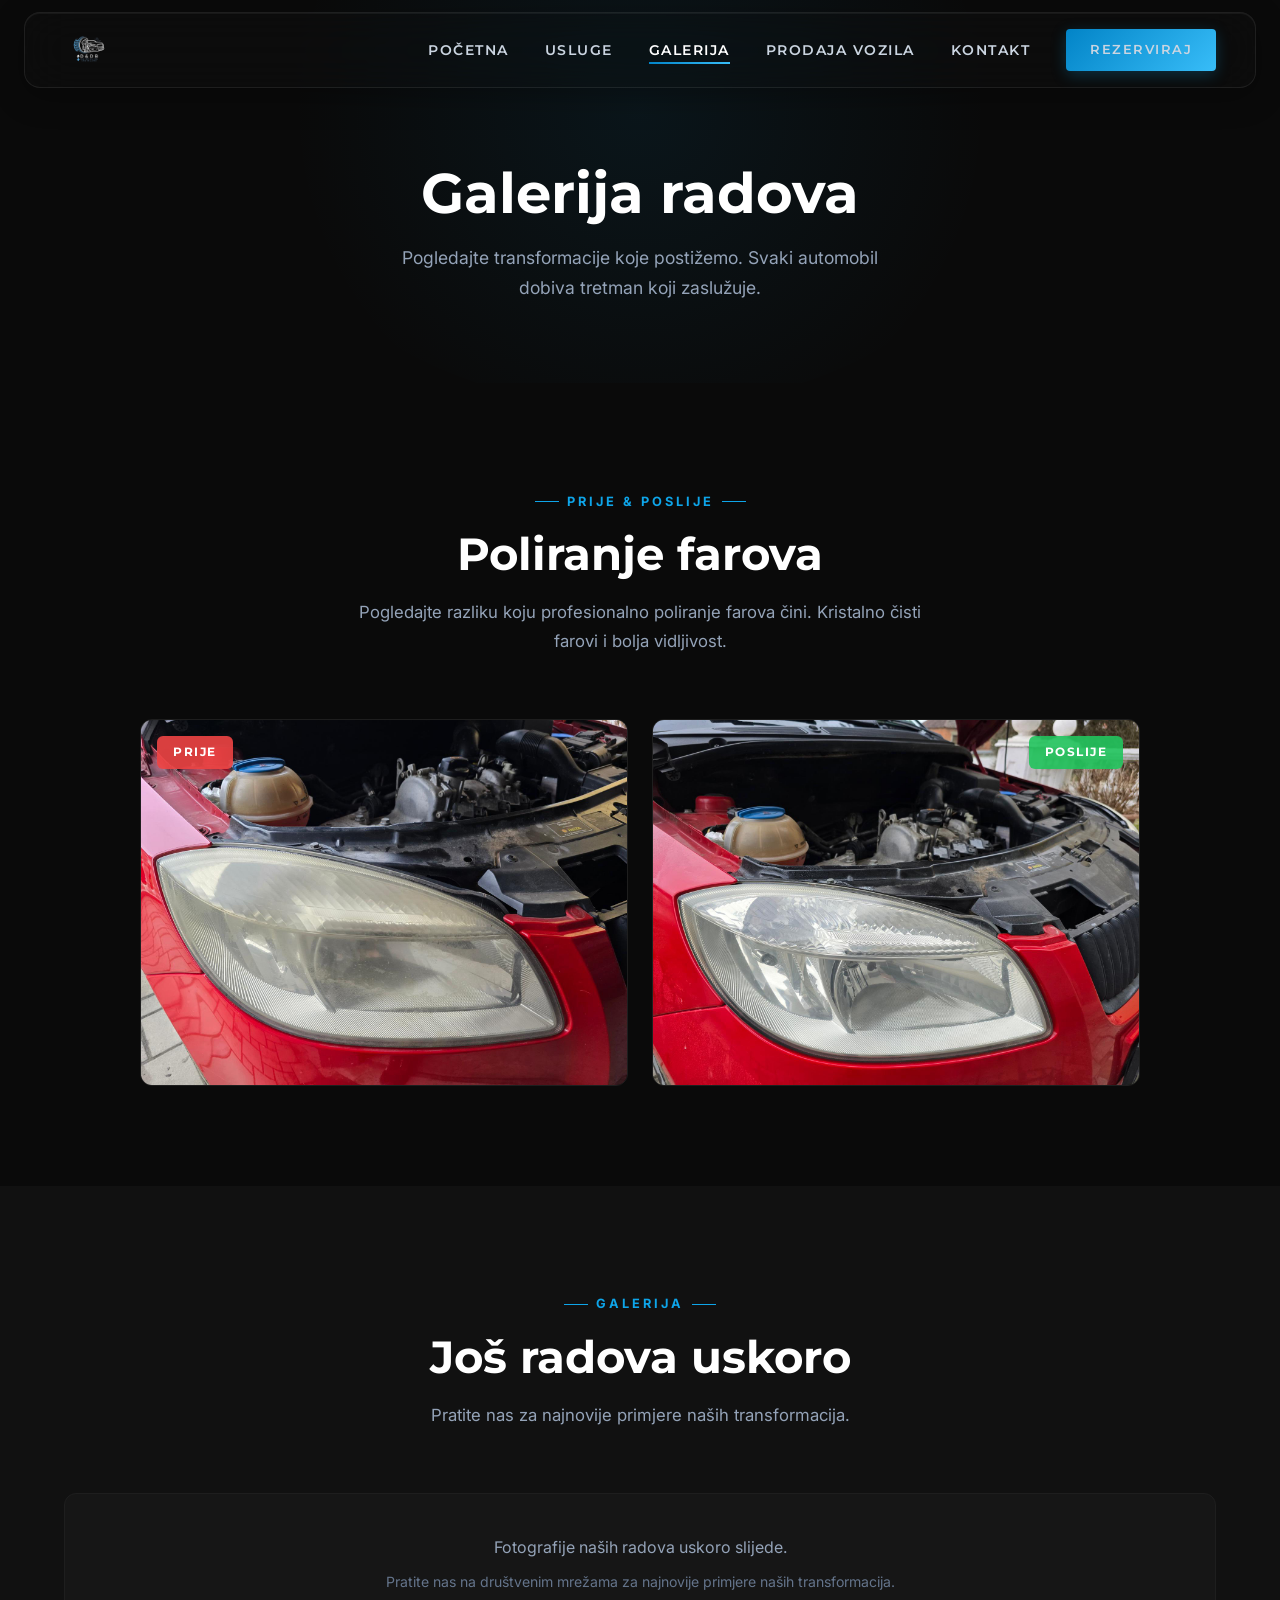
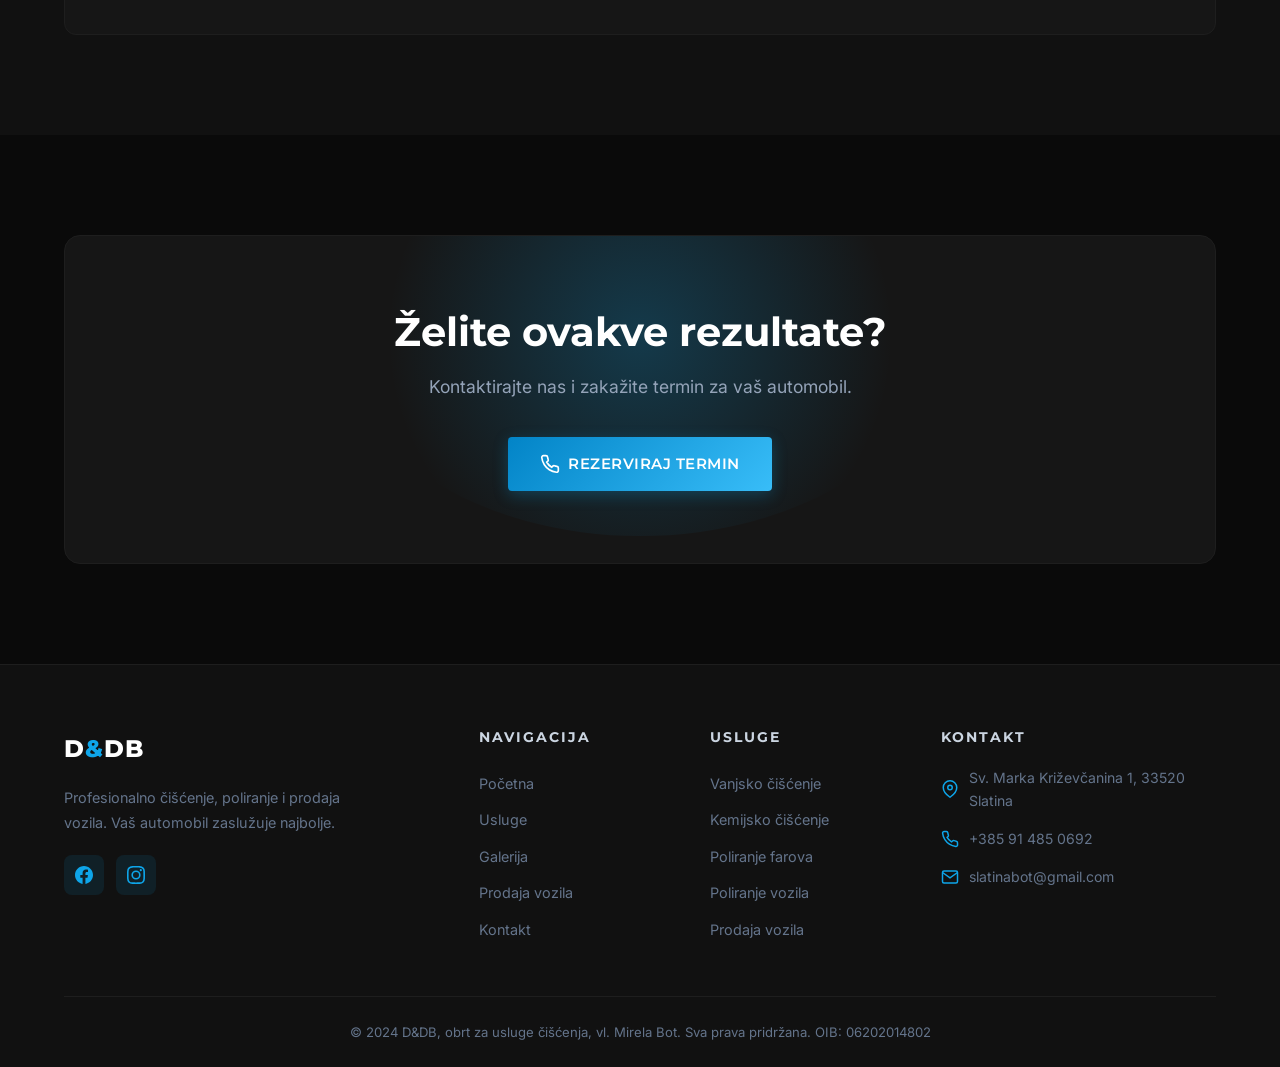
==== galerija.html @ d34e50b1 "Initial commit: D&DB Car Detailing website Multi-page static website for D&DB car detailing business" ====
<!DOCTYPE html>
<html lang="hr">
<head>
  <meta charset="UTF-8">
  <meta name="viewport" content="width=device-width, initial-scale=1.0">
  <title>Galerija | D&DB Car Detailing</title>
  <meta name="description" content="Pogledajte galeriju naših radova: prije i poslije transformacija vozila u D&DB Car Detailingu.">
  <meta name="robots" content="index, follow">
  <meta name="author" content="D&DB, obrt za usluge čišćenja">
  <link rel="canonical" href="https://d-db.hr/galerija.html">
  <link rel="icon" href="favicon.ico" type="image/x-icon">
  <link rel="apple-touch-icon" href="assets/images/apple-touch-icon.png">
  <meta property="og:title" content="Galerija | D&DB Car Detailing">
  <meta property="og:description" content="Pogledajte transformacije koje postižemo. Prije i poslije naših tretmana.">
  <meta property="og:image" content="https://d-db.hr/assets/images/logo.webp">
  <meta property="og:url" content="https://d-db.hr/galerija.html">
  <meta property="og:type" content="website">
  <meta property="og:locale" content="hr_HR">
  <meta name="twitter:card" content="summary_large_image">
  <meta name="twitter:title" content="Galerija | D&DB Car Detailing">
  <meta name="twitter:description" content="Prije i poslije transformacija vozila u D&DB Car Detailingu.">
  <meta name="twitter:image" content="https://d-db.hr/assets/images/logo.webp">
  <link rel="preconnect" href="https://fonts.googleapis.com">
  <link rel="preconnect" href="https://fonts.gstatic.com" crossorigin>
  <link href="https://fonts.googleapis.com/css2?family=Inter:wght@400;500;600&family=Montserrat:wght@600;700;800;900&display=swap" rel="stylesheet">
  <link rel="stylesheet" href="assets/css/style.css">
</head>
<body>

  <!-- ===== NAVIGATION ===== -->
  <nav class="navbar">
    <div class="nav-container">
      <a href="index.html" class="nav-logo">
        <img src="assets/images/logo.webp" alt="D&DB Car Detailing">
      </a>
      <ul class="nav-links">
        <li><a href="index.html">Početna</a></li>
        <li><a href="usluge.html">Usluge</a></li>
        <li><a href="galerija.html" class="active">Galerija</a></li>
        <li><a href="prodaja.html">Prodaja Vozila</a></li>
        <li><a href="kontakt.html">Kontakt</a></li>
        <li><a href="kontakt.html" class="btn btn-primary nav-cta">Rezerviraj</a></li>
      </ul>
      <div class="hamburger" role="button" aria-label="Otvori navigaciju" aria-expanded="false" tabindex="0">
        <span></span>
        <span></span>
        <span></span>
      </div>
    </div>
  </nav>

  <!-- ===== PAGE HEADER ===== -->
  <section class="page-header">
    <div class="container">
      <h1>Galerija radova</h1>
      <p>Pogledajte transformacije koje postižemo. Svaki automobil dobiva tretman koji zaslužuje.</p>
    </div>
  </section>

  <!-- ===== BEFORE/AFTER: POLIRANJE FAROVA ===== -->
  <section class="section">
    <div class="container">
      <div class="section-header fade-in">
        <span class="section-label">Prije & Poslije</span>
        <h2>Poliranje farova</h2>
        <p>Pogledajte razliku koju profesionalno poliranje farova čini. Kristalno čisti farovi i bolja vidljivost.</p>
      </div>

      <div class="ba-sidebyside fade-in">
        <div class="ba-side">
          <span class="ba-label ba-before">Prije</span>
          <img src="assets/images/poloranje farova prije.webp" alt="Far prije poliranja">
        </div>
        <div class="ba-side">
          <span class="ba-label ba-after">Poslije</span>
          <img src="assets/images/poliranje farova poslije.webp" alt="Far poslije poliranja">
        </div>
      </div>
    </div>
  </section>

  <!-- ===== GALLERY ===== -->
  <section class="section section-dark">
    <div class="container">
      <div class="section-header fade-in">
        <span class="section-label">Galerija</span>
        <h2>Još radova uskoro</h2>
        <p>Pratite nas za najnovije primjere naših transformacija.</p>
      </div>

      <div style="text-align: center; margin-top: 48px; padding: 40px; background: var(--dark-card); border: 1px solid var(--dark-border); border-radius: 12px;" class="fade-in">
        <p style="color: var(--gray-400); font-size: 1rem; margin-bottom: 8px;">Fotografije naših radova uskoro slijede.</p>
        <p style="color: var(--gray-500); font-size: 0.88rem;">Pratite nas na društvenim mrežama za najnovije primjere naših transformacija.</p>
      </div>
    </div>
  </section>

  <!-- ===== CTA ===== -->
  <section class="cta-section">
    <div class="container">
      <div class="cta-box fade-in">
        <h2>Želite ovakve rezultate?</h2>
        <p>Kontaktirajte nas i zakažite termin za vaš automobil.</p>
        <a href="kontakt.html" class="btn btn-primary">
          <svg width="20" height="20" viewBox="0 0 24 24" fill="none" stroke="currentColor" stroke-width="2"><path d="M22 16.92v3a2 2 0 01-2.18 2 19.79 19.79 0 01-8.63-3.07 19.5 19.5 0 01-6-6 19.79 19.79 0 01-3.07-8.67A2 2 0 014.11 2h3a2 2 0 012 1.72 12.84 12.84 0 00.7 2.81 2 2 0 01-.45 2.11L8.09 9.91a16 16 0 006 6l1.27-1.27a2 2 0 012.11-.45 12.84 12.84 0 002.81.7A2 2 0 0122 16.92z"/></svg>
          Rezerviraj termin
        </a>
      </div>
    </div>
  </section>

  <!-- ===== FOOTER ===== -->
  <footer class="footer">
    <div class="container">
      <div class="footer-grid">
        <div class="footer-brand">
          <span class="nav-logo-text">D<span>&</span>DB</span>
          <p>Profesionalno čišćenje, poliranje i prodaja vozila. Vaš automobil zaslužuje najbolje.</p>
          <div class="footer-social">
            <a href="#" aria-label="Facebook">
              <svg width="18" height="18" viewBox="0 0 24 24" fill="currentColor"><path d="M24 12.073c0-6.627-5.373-12-12-12s-12 5.373-12 12c0 5.99 4.388 10.954 10.125 11.854v-8.385H7.078v-3.47h3.047V9.43c0-3.007 1.792-4.669 4.533-4.669 1.312 0 2.686.235 2.686.235v2.953H15.83c-1.491 0-1.956.925-1.956 1.874v2.25h3.328l-.532 3.47h-2.796v8.385C19.612 23.027 24 18.062 24 12.073z"/></svg>
            </a>
            <a href="#" aria-label="Instagram">
              <svg width="18" height="18" viewBox="0 0 24 24" fill="currentColor"><path d="M12 2.163c3.204 0 3.584.012 4.85.07 3.252.148 4.771 1.691 4.919 4.919.058 1.265.069 1.645.069 4.849 0 3.205-.012 3.584-.069 4.849-.149 3.225-1.664 4.771-4.919 4.919-1.266.058-1.644.07-4.85.07-3.204 0-3.584-.012-4.849-.07-3.26-.149-4.771-1.699-4.919-4.92-.058-1.265-.07-1.644-.07-4.849 0-3.204.013-3.583.07-4.849.149-3.227 1.664-4.771 4.919-4.919 1.266-.057 1.645-.069 4.849-.069zM12 0C8.741 0 8.333.014 7.053.072 2.695.272.273 2.69.073 7.052.014 8.333 0 8.741 0 12c0 3.259.014 3.668.072 4.948.2 4.358 2.618 6.78 6.98 6.98C8.333 23.986 8.741 24 12 24c3.259 0 3.668-.014 4.948-.072 4.354-.2 6.782-2.618 6.979-6.98.059-1.28.073-1.689.073-4.948 0-3.259-.014-3.667-.072-4.947-.196-4.354-2.617-6.78-6.979-6.98C15.668.014 15.259 0 12 0zm0 5.838a6.162 6.162 0 100 12.324 6.162 6.162 0 000-12.324zM12 16a4 4 0 110-8 4 4 0 010 8zm6.406-11.845a1.44 1.44 0 100 2.881 1.44 1.44 0 000-2.881z"/></svg>
            </a>
          </div>
        </div>
        <div>
          <h4>Navigacija</h4>
          <div class="footer-links">
            <a href="index.html">Početna</a>
            <a href="usluge.html">Usluge</a>
            <a href="galerija.html">Galerija</a>
            <a href="prodaja.html">Prodaja vozila</a>
            <a href="kontakt.html">Kontakt</a>
          </div>
        </div>
        <div>
          <h4>Usluge</h4>
          <div class="footer-links">
            <a href="usluge.html">Vanjsko čišćenje</a>
            <a href="usluge.html">Kemijsko čišćenje</a>
            <a href="usluge.html">Poliranje farova</a>
            <a href="usluge.html">Poliranje vozila</a>
            <a href="prodaja.html">Prodaja vozila</a>
          </div>
        </div>
        <div>
          <h4>Kontakt</h4>
          <div class="footer-contact-item">
            <svg viewBox="0 0 24 24" fill="none" stroke="currentColor" stroke-width="2"><path d="M21 10c0 7-9 13-9 13s-9-6-9-13a9 9 0 0118 0z"/><circle cx="12" cy="10" r="3"/></svg>
            Sv. Marka Križevčanina 1, 33520 Slatina
          </div>
          <div class="footer-contact-item">
            <svg viewBox="0 0 24 24" fill="none" stroke="currentColor" stroke-width="2"><path d="M22 16.92v3a2 2 0 01-2.18 2 19.79 19.79 0 01-8.63-3.07 19.5 19.5 0 01-6-6 19.79 19.79 0 01-3.07-8.67A2 2 0 014.11 2h3a2 2 0 012 1.72 12.84 12.84 0 00.7 2.81 2 2 0 01-.45 2.11L8.09 9.91a16 16 0 006 6l1.27-1.27a2 2 0 012.11-.45 12.84 12.84 0 002.81.7A2 2 0 0122 16.92z"/></svg>
            +385 91 485 0692
          </div>
          <div class="footer-contact-item">
            <svg viewBox="0 0 24 24" fill="none" stroke="currentColor" stroke-width="2"><path d="M4 4h16c1.1 0 2 .9 2 2v12c0 1.1-.9 2-2 2H4c-1.1 0-2-.9-2-2V6c0-1.1.9-2 2-2z"/><polyline points="22,6 12,13 2,6"/></svg>
            slatinabot@gmail.com
          </div>
        </div>
      </div>
      <div class="footer-bottom">
        <p>&copy; 2024 D&DB, obrt za usluge čišćenja, vl. Mirela Bot. Sva prava pridržana. OIB: 06202014802</p>
      </div>
    </div>
  </footer>

  <script src="assets/js/main.js"></script>
  <style>
    @keyframes fadeInItem {
      from { opacity: 0; transform: scale(0.95); }
      to { opacity: 1; transform: scale(1); }
    }
  </style>
</body>
</html>
---- assets/css/style.css ----
/* ===== D&DB Car Detailing — Premium Dark Theme ===== */

/* ---------- Reset & Base ---------- */
*,
*::before,
*::after {
  margin: 0;
  padding: 0;
  box-sizing: border-box;
}

:root {
  --black: #0a0a0a;
  --dark: #111111;
  --dark-card: #161616;
  --dark-border: #1e1e1e;
  --blue: #0ea5e9;
  --blue-light: #38bdf8;
  --blue-dark: #0284c7;
  --blue-glow: rgba(14, 165, 233, 0.25);
  --white: #ffffff;
  --gray-100: #f1f5f9;
  --gray-300: #cbd5e1;
  --gray-400: #94a3b8;
  --gray-500: #64748b;
  --gradient-blue: linear-gradient(135deg, var(--blue-dark), var(--blue-light));
  --font-heading: 'Montserrat', sans-serif;
  --font-body: 'Inter', sans-serif;
  --transition: 0.3s cubic-bezier(0.4, 0, 0.2, 1);
  --shadow-card: 0 4px 24px rgba(0, 0, 0, 0.4);
  --shadow-glow: 0 0 30px var(--blue-glow);
}

html {
  scroll-behavior: smooth;
  font-size: 16px;
}

body {
  font-family: var(--font-body);
  background-color: var(--black);
  color: var(--gray-300);
  line-height: 1.7;
  overflow-x: hidden;
}

a {
  color: var(--blue);
  text-decoration: none;
  transition: color var(--transition);
}

a:hover {
  color: var(--blue-light);
}

img {
  max-width: 100%;
  display: block;
}

ul {
  list-style: none;
}

h1, h2, h3, h4, h5, h6 {
  font-family: var(--font-heading);
  color: var(--white);
  font-weight: 700;
  line-height: 1.2;
}

.container {
  max-width: 1200px;
  margin: 0 auto;
  padding: 0 24px;
}

/* ---------- Buttons ---------- */
.btn {
  display: inline-flex;
  align-items: center;
  gap: 8px;
  padding: 14px 32px;
  border-radius: 4px;
  font-family: var(--font-heading);
  font-weight: 600;
  font-size: 0.95rem;
  letter-spacing: 0.5px;
  text-transform: uppercase;
  cursor: pointer;
  transition: all var(--transition);
  border: none;
}

.btn-primary {
  background: var(--gradient-blue);
  color: var(--white);
  box-shadow: 0 4px 15px var(--blue-glow);
}

.btn-primary:hover {
  transform: translateY(-2px);
  box-shadow: 0 6px 25px var(--blue-glow);
  color: var(--white);
}

.btn-outline {
  background: transparent;
  color: var(--blue);
  border: 2px solid var(--blue);
}

.btn-outline:hover {
  background: var(--blue);
  color: var(--white);
  transform: translateY(-2px);
}

/* ---------- Navigation ---------- */
.navbar {
  position: fixed;
  top: 12px;
  left: 24px;
  right: 24px;
  z-index: 1000;
  padding: 12px 8px;
  transition: all var(--transition);
  background: rgba(17, 17, 17, 0.4);
  backdrop-filter: blur(24px) saturate(1.6);
  -webkit-backdrop-filter: blur(24px) saturate(1.6);
  border-radius: 16px;
  border: 1px solid rgba(255, 255, 255, 0.08);
  box-shadow: 0 8px 32px rgba(0, 0, 0, 0.3), inset 0 1px 0 rgba(255, 255, 255, 0.05);
}

.navbar.scrolled {
  top: 8px;
  background: rgba(10, 10, 10, 0.7);
  backdrop-filter: blur(32px) saturate(1.8);
  -webkit-backdrop-filter: blur(32px) saturate(1.8);
  padding: 10px 8px;
  border-color: rgba(255, 255, 255, 0.06);
  box-shadow: 0 8px 32px rgba(0, 0, 0, 0.4), inset 0 1px 0 rgba(255, 255, 255, 0.04);
}

.nav-container {
  max-width: 1200px;
  margin: 0 auto;
  padding: 0 24px;
  display: flex;
  align-items: center;
  justify-content: space-between;
}

.nav-logo img {
  height: 50px;
  transition: height var(--transition);
}

.navbar.scrolled .nav-logo img {
  height: 40px;
}

.nav-logo-text {
  font-family: var(--font-heading);
  font-size: 1.3rem;
  font-weight: 800;
  color: var(--white);
  letter-spacing: 1px;
}

.nav-logo-text span {
  color: var(--blue);
}

.nav-links {
  display: flex;
  align-items: center;
  gap: 36px;
}

.nav-links a {
  color: var(--gray-300);
  font-family: var(--font-heading);
  font-size: 0.85rem;
  font-weight: 600;
  text-transform: uppercase;
  letter-spacing: 1.5px;
  position: relative;
  padding: 4px 0;
}

.nav-links a::after {
  content: '';
  position: absolute;
  bottom: -2px;
  left: 0;
  width: 0;
  height: 2px;
  background: var(--gradient-blue);
  transition: width var(--transition);
}

.nav-links a:hover,
.nav-links a.active {
  color: var(--white);
}

.nav-links a:hover::after,
.nav-links a.active::after {
  width: 100%;
}

.nav-cta {
  padding: 10px 24px !important;
  font-size: 0.8rem !important;
}

/* Hamburger */
.hamburger {
  display: none;
  flex-direction: column;
  gap: 5px;
  cursor: pointer;
  padding: 4px;
  z-index: 1001;
}

.hamburger span {
  width: 28px;
  height: 2px;
  background: var(--white);
  transition: all var(--transition);
  border-radius: 2px;
}

.hamburger.active span:nth-child(1) {
  transform: rotate(45deg) translate(5px, 5px);
}

.hamburger.active span:nth-child(2) {
  opacity: 0;
}

.hamburger.active span:nth-child(3) {
  transform: rotate(-45deg) translate(5px, -5px);
}

/* ---------- Hero Section ---------- */
.hero {
  position: relative;
  min-height: 100vh;
  display: flex;
  align-items: center;
  overflow: hidden;
  padding-top: 100px;
}

.hero-bg {
  position: absolute;
  inset: 0;
  background: linear-gradient(135deg, #000 0%, #0a0a0a 50%, #0c1929 100%);
  z-index: 0;
}

.hero-bg::before {
  content: '';
  position: absolute;
  top: -50%;
  right: -20%;
  width: 800px;
  height: 800px;
  border-radius: 50%;
  background: radial-gradient(circle, var(--blue-glow) 0%, transparent 70%);
  animation: pulse 8s ease-in-out infinite;
}

.hero-bg::after {
  content: '';
  position: absolute;
  bottom: -30%;
  left: -10%;
  width: 600px;
  height: 600px;
  border-radius: 50%;
  background: radial-gradient(circle, rgba(14, 165, 233, 0.1) 0%, transparent 70%);
  animation: pulse 10s ease-in-out infinite reverse;
}

@keyframes pulse {
  0%, 100% { transform: scale(1); opacity: 0.5; }
  50% { transform: scale(1.1); opacity: 1; }
}

.hero-content {
  position: relative;
  z-index: 1;
  max-width: 700px;
}

.hero-badge {
  display: inline-flex;
  align-items: center;
  gap: 8px;
  padding: 8px 20px;
  background: rgba(14, 165, 233, 0.1);
  border: 1px solid rgba(14, 165, 233, 0.3);
  border-radius: 50px;
  font-size: 0.8rem;
  font-weight: 600;
  color: var(--blue-light);
  text-transform: uppercase;
  letter-spacing: 2px;
  margin-bottom: 24px;
}

.hero-badge::before {
  content: '';
  width: 8px;
  height: 8px;
  background: var(--blue);
  border-radius: 50%;
  animation: blink 2s infinite;
}

@keyframes blink {
  0%, 100% { opacity: 1; }
  50% { opacity: 0.3; }
}

.hero h1 {
  font-size: clamp(2.5rem, 5.5vw, 4.2rem);
  font-weight: 800;
  margin-bottom: 20px;
  line-height: 1.1;
}

.hero h1 .highlight {
  background: var(--gradient-blue);
  -webkit-background-clip: text;
  -webkit-text-fill-color: transparent;
  background-clip: text;
}

.hero p {
  font-size: 1.15rem;
  color: var(--gray-400);
  margin-bottom: 36px;
  max-width: 540px;
}

.hero-buttons {
  display: flex;
  gap: 16px;
  flex-wrap: wrap;
}

.hero-stats {
  display: flex;
  gap: 48px;
  margin-top: 60px;
  padding-top: 40px;
  border-top: 1px solid var(--dark-border);
}

.hero-stat h3 {
  font-size: 2.2rem;
  font-weight: 800;
  background: var(--gradient-blue);
  -webkit-background-clip: text;
  -webkit-text-fill-color: transparent;
  background-clip: text;
}

.hero-stat p {
  font-size: 0.85rem;
  color: var(--gray-500);
  text-transform: uppercase;
  letter-spacing: 1px;
  margin-bottom: 0;
}

/* ---------- Section Common ---------- */
.section {
  padding: 100px 0;
}

.section-dark {
  background: var(--dark);
}

.section-header {
  text-align: center;
  max-width: 600px;
  margin: 0 auto 64px;
}

.section-label {
  display: inline-flex;
  align-items: center;
  gap: 8px;
  font-size: 0.8rem;
  font-weight: 700;
  color: var(--blue);
  text-transform: uppercase;
  letter-spacing: 3px;
  margin-bottom: 16px;
}

.section-label::before,
.section-label::after {
  content: '';
  width: 24px;
  height: 1px;
  background: var(--blue);
}

.section-header h2 {
  font-size: clamp(2rem, 4vw, 2.8rem);
  margin-bottom: 16px;
}

.section-header p {
  color: var(--gray-400);
  font-size: 1.05rem;
}

/* ---------- Services ---------- */
.services-grid {
  display: grid;
  grid-template-columns: repeat(auto-fit, minmax(340px, 1fr));
  gap: 28px;
}

.service-card {
  background: var(--dark-card);
  border: 1px solid var(--dark-border);
  border-radius: 12px;
  padding: 40px 32px;
  transition: all var(--transition);
  position: relative;
  overflow: hidden;
}

.service-card::before {
  content: '';
  position: absolute;
  top: 0;
  left: 0;
  right: 0;
  height: 3px;
  background: var(--gradient-blue);
  opacity: 0;
  transition: opacity var(--transition);
}

.service-card:hover {
  transform: translateY(-6px);
  border-color: rgba(14, 165, 233, 0.3);
  box-shadow: var(--shadow-glow);
}

.service-card:hover::before {
  opacity: 1;
}

.service-icon {
  width: 56px;
  height: 56px;
  display: flex;
  align-items: center;
  justify-content: center;
  background: rgba(14, 165, 233, 0.1);
  border-radius: 12px;
  margin-bottom: 24px;
  font-size: 1.5rem;
}

.service-card h3 {
  font-size: 1.2rem;
  margin-bottom: 12px;
}

.service-card p {
  color: var(--gray-400);
  font-size: 0.95rem;
  margin-bottom: 20px;
}

.service-price {
  font-family: var(--font-heading);
  font-size: 1.4rem;
  font-weight: 800;
  color: var(--blue);
}

.service-price span {
  font-size: 0.85rem;
  font-weight: 400;
  color: var(--gray-500);
}

/* ---------- About / Why Us ---------- */
.about-grid {
  display: grid;
  grid-template-columns: 1fr 1fr;
  gap: 64px;
  align-items: center;
}

.about-image {
  position: relative;
  border-radius: 12px;
  overflow: hidden;
  aspect-ratio: 4/3;
  background: var(--dark-card);
  border: 1px solid var(--dark-border);
  display: flex;
  align-items: center;
  justify-content: center;
}

.about-image-placeholder {
  width: 100%;
  height: 100%;
  display: flex;
  flex-direction: column;
  align-items: center;
  justify-content: center;
  gap: 12px;
  color: var(--gray-500);
  font-size: 0.85rem;
}

.about-image-placeholder svg {
  width: 64px;
  height: 64px;
  opacity: 0.3;
}

.about-image::after {
  content: '';
  position: absolute;
  inset: 0;
  border: 1px solid rgba(14, 165, 233, 0.2);
  border-radius: 12px;
}

.about-content .section-label {
  justify-content: flex-start;
}

.about-content .section-label::before {
  display: none;
}

.about-content h2 {
  font-size: clamp(1.8rem, 3.5vw, 2.5rem);
  margin-bottom: 20px;
}

.about-content p {
  color: var(--gray-400);
  margin-bottom: 16px;
  font-size: 1.02rem;
}

.about-features {
  display: grid;
  grid-template-columns: 1fr 1fr;
  gap: 20px;
  margin-top: 32px;
}

.about-feature {
  display: flex;
  align-items: flex-start;
  gap: 12px;
}

.about-feature-icon {
  flex-shrink: 0;
  width: 36px;
  height: 36px;
  display: flex;
  align-items: center;
  justify-content: center;
  background: rgba(14, 165, 233, 0.1);
  border-radius: 8px;
  color: var(--blue);
  font-size: 1rem;
}

.about-feature h4 {
  font-size: 0.9rem;
  margin-bottom: 4px;
}

.about-feature p {
  font-size: 0.82rem;
  color: var(--gray-500);
  margin-bottom: 0;
}

/* ---------- Process ---------- */
.process-grid {
  display: grid;
  grid-template-columns: repeat(4, 1fr);
  gap: 24px;
}

.process-step {
  text-align: center;
  padding: 32px 20px;
  position: relative;
}

.process-number {
  font-family: var(--font-heading);
  font-size: 3.5rem;
  font-weight: 900;
  background: var(--gradient-blue);
  -webkit-background-clip: text;
  -webkit-text-fill-color: transparent;
  background-clip: text;
  opacity: 0.3;
  line-height: 1;
  margin-bottom: 16px;
}

.process-step h3 {
  font-size: 1.05rem;
  margin-bottom: 10px;
}

.process-step p {
  font-size: 0.88rem;
  color: var(--gray-500);
}

/* ---------- CTA Section ---------- */
.cta-section {
  padding: 100px 0;
  position: relative;
  overflow: hidden;
}

.cta-box {
  background: var(--dark-card);
  border: 1px solid var(--dark-border);
  border-radius: 16px;
  padding: 72px 48px;
  text-align: center;
  position: relative;
  overflow: hidden;
}

.cta-box::before {
  content: '';
  position: absolute;
  top: -100px;
  left: 50%;
  transform: translateX(-50%);
  width: 600px;
  height: 400px;
  border-radius: 50%;
  background: radial-gradient(circle, var(--blue-glow) 0%, transparent 70%);
  pointer-events: none;
}

.cta-box h2 {
  font-size: clamp(1.8rem, 3.5vw, 2.5rem);
  margin-bottom: 16px;
  position: relative;
}

.cta-box p {
  color: var(--gray-400);
  font-size: 1.1rem;
  margin-bottom: 36px;
  max-width: 500px;
  margin-left: auto;
  margin-right: auto;
  position: relative;
}

.cta-box .btn {
  position: relative;
}

/* ---------- Before / After Side by Side ---------- */
.ba-sidebyside {
  display: grid;
  grid-template-columns: 1fr 1fr;
  gap: 24px;
  max-width: 1000px;
  margin: 0 auto;
}

.ba-side {
  position: relative;
  border-radius: 12px;
  overflow: hidden;
  border: 1px solid var(--dark-border);
  transition: all var(--transition);
}

.ba-side:hover {
  border-color: rgba(14, 165, 233, 0.3);
  box-shadow: var(--shadow-glow);
  transform: translateY(-4px);
}

.ba-side img {
  width: 100%;
  display: block;
}

@media (max-width: 768px) {
  .ba-sidebyside {
    grid-template-columns: 1fr;
  }
}

.ba-label {
  position: absolute;
  top: 16px;
  padding: 6px 16px;
  border-radius: 6px;
  font-family: var(--font-heading);
  font-size: 0.75rem;
  font-weight: 700;
  text-transform: uppercase;
  letter-spacing: 1.5px;
  z-index: 5;
  pointer-events: none;
  transition: opacity 0.4s ease;
}

.ba-before {
  left: 16px;
  background: rgba(239, 68, 68, 0.9);
  color: var(--white);
}

.ba-after {
  right: 16px;
  background: rgba(34, 197, 94, 0.9);
  color: var(--white);
}


/* ---------- Pricing Page ---------- */
.pricing-table {
  max-width: 900px;
  margin: 0 auto;
}

.pricing-category {
  margin-bottom: 48px;
}

.pricing-category-title {
  font-size: 1.3rem;
  font-weight: 700;
  color: var(--blue);
  text-transform: uppercase;
  letter-spacing: 2px;
  padding-bottom: 16px;
  border-bottom: 2px solid var(--dark-border);
  margin-bottom: 24px;
  display: flex;
  align-items: center;
  gap: 12px;
}

.pricing-category-title svg {
  width: 24px;
  height: 24px;
}

.pricing-item {
  display: flex;
  justify-content: space-between;
  align-items: center;
  padding: 24px 28px;
  background: var(--dark-card);
  border: 1px solid var(--dark-border);
  border-radius: 10px;
  margin-bottom: 12px;
  transition: all var(--transition);
}

.pricing-item:hover {
  border-color: rgba(14, 165, 233, 0.3);
  box-shadow: var(--shadow-glow);
  transform: translateX(4px);
}

.pricing-item-info h3 {
  font-size: 1.05rem;
  margin-bottom: 6px;
}

.pricing-item-info p {
  color: var(--gray-500);
  font-size: 0.88rem;
}

.pricing-item-price {
  font-family: var(--font-heading);
  font-size: 1.4rem;
  font-weight: 800;
  color: var(--blue);
  white-space: nowrap;
}

/* ---------- Gallery ---------- */
.gallery-grid {
  display: grid;
  grid-template-columns: repeat(3, 1fr);
  gap: 16px;
}

.gallery-item {
  position: relative;
  aspect-ratio: 4/3;
  border-radius: 10px;
  overflow: hidden;
  background: var(--dark-card);
  border: 1px solid var(--dark-border);
  cursor: pointer;
  transition: all var(--transition);
}

.gallery-item:hover {
  transform: scale(1.02);
  box-shadow: var(--shadow-glow);
}

.gallery-item img {
  width: 100%;
  height: 100%;
  object-fit: cover;
  transition: transform var(--transition);
}

.gallery-item:hover img {
  transform: scale(1.08);
}

.gallery-placeholder {
  width: 100%;
  height: 100%;
  display: flex;
  flex-direction: column;
  align-items: center;
  justify-content: center;
  gap: 8px;
  color: var(--gray-500);
  font-size: 0.8rem;
}

.gallery-placeholder svg {
  width: 48px;
  height: 48px;
  opacity: 0.2;
}

/* ---------- Contact Page ---------- */
.contact-grid {
  display: grid;
  grid-template-columns: 1fr 1fr;
  gap: 48px;
}

.contact-info-cards {
  display: flex;
  flex-direction: column;
  gap: 20px;
}

.contact-card {
  display: flex;
  align-items: flex-start;
  gap: 16px;
  padding: 28px;
  background: var(--dark-card);
  border: 1px solid var(--dark-border);
  border-radius: 12px;
  transition: all var(--transition);
}

.contact-card:hover {
  border-color: rgba(14, 165, 233, 0.3);
  box-shadow: var(--shadow-glow);
}

.contact-card-icon {
  flex-shrink: 0;
  width: 48px;
  height: 48px;
  display: flex;
  align-items: center;
  justify-content: center;
  background: rgba(14, 165, 233, 0.1);
  border-radius: 10px;
  color: var(--blue);
}

.contact-card h4 {
  font-size: 0.95rem;
  margin-bottom: 6px;
}

.contact-card p {
  color: var(--gray-400);
  font-size: 0.9rem;
}

.contact-card a {
  color: var(--gray-400);
  transition: color var(--transition);
}

.contact-card a:hover {
  color: var(--blue);
}

/* Working Hours */
.hours-table {
  width: 100%;
  margin-top: 24px;
}

.hours-row {
  display: flex;
  justify-content: space-between;
  padding: 12px 0;
  border-bottom: 1px solid var(--dark-border);
  font-size: 0.92rem;
}

.hours-row:last-child {
  border-bottom: none;
}

.hours-day {
  color: var(--gray-300);
  font-weight: 500;
}

.hours-time {
  color: var(--blue);
  font-weight: 600;
}

.hours-closed {
  color: var(--gray-500);
}

/* Contact Form */
.contact-form {
  background: var(--dark-card);
  border: 1px solid var(--dark-border);
  border-radius: 12px;
  padding: 40px;
}

.contact-form h3 {
  font-size: 1.3rem;
  margin-bottom: 8px;
}

.contact-form > p {
  color: var(--gray-500);
  font-size: 0.9rem;
  margin-bottom: 28px;
}

.form-group {
  margin-bottom: 20px;
}

.form-group label {
  display: block;
  font-size: 0.85rem;
  font-weight: 600;
  color: var(--gray-300);
  margin-bottom: 8px;
  text-transform: uppercase;
  letter-spacing: 0.5px;
}

.form-group input,
.form-group textarea,
.form-group select {
  width: 100%;
  padding: 14px 16px;
  background: var(--dark);
  border: 1px solid var(--dark-border);
  border-radius: 8px;
  color: var(--white);
  font-family: var(--font-body);
  font-size: 0.95rem;
  transition: border-color var(--transition);
}

.form-group input::placeholder,
.form-group textarea::placeholder {
  color: var(--gray-500);
}

.form-group input:focus,
.form-group textarea:focus,
.form-group select:focus {
  outline: none;
  border-color: var(--blue);
  box-shadow: 0 0 0 3px var(--blue-glow);
}

.form-group textarea {
  min-height: 120px;
  resize: vertical;
}

.form-row {
  display: grid;
  grid-template-columns: 1fr 1fr;
  gap: 16px;
}

.contact-form .btn {
  width: 100%;
  justify-content: center;
}

/* Map */
.map-container {
  margin-top: 48px;
  border-radius: 12px;
  overflow: hidden;
  border: 1px solid var(--dark-border);
  height: 350px;
}

.map-container iframe {
  width: 100%;
  height: 100%;
  border: 0;
  filter: brightness(0.7) contrast(1.1) saturate(0);
}

/* ---------- Page Header ---------- */
.page-header {
  padding: 160px 0 80px;
  text-align: center;
  position: relative;
  overflow: hidden;
}

.page-header::before {
  content: '';
  position: absolute;
  top: -50%;
  left: 50%;
  transform: translateX(-50%);
  width: 800px;
  height: 600px;
  border-radius: 50%;
  background: radial-gradient(circle, var(--blue-glow) 0%, transparent 70%);
  opacity: 0.3;
}

.page-header h1 {
  font-size: clamp(2.2rem, 5vw, 3.5rem);
  margin-bottom: 16px;
  position: relative;
}

.page-header p {
  color: var(--gray-400);
  font-size: 1.1rem;
  max-width: 500px;
  margin: 0 auto;
  position: relative;
}

/* ---------- Footer ---------- */
.footer {
  background: var(--dark);
  border-top: 1px solid var(--dark-border);
  padding: 64px 0 0;
}

.footer-grid {
  display: grid;
  grid-template-columns: 2fr 1fr 1fr 1.5fr;
  gap: 48px;
  padding-bottom: 48px;
}

.footer-brand .nav-logo-text {
  font-size: 1.5rem;
  display: inline-block;
  margin-bottom: 16px;
}

.footer-brand p {
  color: var(--gray-500);
  font-size: 0.9rem;
  margin-bottom: 20px;
  max-width: 280px;
}

.footer-social {
  display: flex;
  gap: 12px;
}

.footer-social a {
  width: 40px;
  height: 40px;
  display: flex;
  align-items: center;
  justify-content: center;
  border-radius: 8px;
  background: rgba(14, 165, 233, 0.1);
  color: var(--blue);
  transition: all var(--transition);
}

.footer-social a:hover {
  background: var(--blue);
  color: var(--white);
  transform: translateY(-2px);
}

.footer h4 {
  font-size: 0.85rem;
  text-transform: uppercase;
  letter-spacing: 2px;
  margin-bottom: 20px;
  color: var(--gray-300);
}

.footer-links a {
  display: block;
  color: var(--gray-500);
  font-size: 0.9rem;
  padding: 6px 0;
  transition: all var(--transition);
}

.footer-links a:hover {
  color: var(--blue);
  padding-left: 4px;
}

.footer-contact-item {
  display: flex;
  align-items: center;
  gap: 10px;
  margin-bottom: 14px;
  color: var(--gray-500);
  font-size: 0.88rem;
}

.footer-contact-item svg {
  flex-shrink: 0;
  width: 18px;
  height: 18px;
  color: var(--blue);
}

.footer-bottom {
  border-top: 1px solid var(--dark-border);
  padding: 24px 0;
  text-align: center;
}

.footer-bottom p {
  color: var(--gray-500);
  font-size: 0.82rem;
}

/* ---------- Animations ---------- */
.fade-in {
  opacity: 0;
  transform: translateY(30px);
  transition: opacity 0.7s ease, transform 0.7s ease;
}

.fade-in.visible {
  opacity: 1;
  transform: translateY(0);
}

.fade-in-left {
  opacity: 0;
  transform: translateX(-40px);
  transition: opacity 0.7s ease, transform 0.7s ease;
}

.fade-in-left.visible {
  opacity: 1;
  transform: translateX(0);
}

.fade-in-right {
  opacity: 0;
  transform: translateX(40px);
  transition: opacity 0.7s ease, transform 0.7s ease;
}

.fade-in-right.visible {
  opacity: 1;
  transform: translateX(0);
}

/* ---------- Car Sales Page ---------- */
.cars-intro {
  max-width: 700px;
  margin: 0 auto 48px;
  text-align: center;
}

.cars-intro p {
  color: var(--gray-400);
  font-size: 1.05rem;
}

.cars-grid {
  display: grid;
  grid-template-columns: repeat(auto-fit, minmax(340px, 1fr));
  gap: 28px;
}

.car-card {
  background: var(--dark-card);
  border: 1px solid var(--dark-border);
  border-radius: 12px;
  overflow: hidden;
  transition: all var(--transition);
}

.car-card:hover {
  transform: translateY(-6px);
  border-color: rgba(14, 165, 233, 0.3);
  box-shadow: var(--shadow-glow);
}

.car-card-image {
  aspect-ratio: 16/10;
  background: var(--dark);
  overflow: hidden;
}

.car-card-image img {
  width: 100%;
  height: 100%;
  object-fit: cover;
  transition: transform var(--transition);
}

.car-card:hover .car-card-image img {
  transform: scale(1.05);
}

.car-card-body {
  padding: 24px;
}

.car-card-body h3 {
  font-size: 1.15rem;
  margin-bottom: 12px;
}

.car-card-specs {
  display: flex;
  flex-wrap: wrap;
  gap: 12px;
  margin-bottom: 20px;
}

.car-spec {
  display: inline-flex;
  align-items: center;
  gap: 6px;
  padding: 4px 12px;
  background: rgba(14, 165, 233, 0.08);
  border-radius: 6px;
  font-size: 0.82rem;
  color: var(--gray-400);
}

.car-card-price {
  font-family: var(--font-heading);
  font-size: 1.3rem;
  font-weight: 800;
  color: var(--blue);
}

.car-status {
  display: inline-block;
  padding: 4px 12px;
  border-radius: 4px;
  font-size: 0.75rem;
  font-weight: 700;
  text-transform: uppercase;
  letter-spacing: 1px;
}

.car-status.available {
  background: rgba(34, 197, 94, 0.15);
  color: #22c55e;
}

.car-status.sold {
  background: rgba(239, 68, 68, 0.15);
  color: #ef4444;
}

/* ---------- Responsive ---------- */
@media (max-width: 1024px) {
  .about-grid {
    grid-template-columns: 1fr;
    gap: 40px;
  }

  .footer-grid {
    grid-template-columns: 1fr 1fr;
    gap: 40px;
  }
}

@media (max-width: 768px) {
  .nav-links {
    position: fixed;
    top: 0;
    right: -100%;
    width: 80%;
    max-width: 360px;
    height: 100vh;
    background: rgba(10, 10, 10, 0.98);
    backdrop-filter: blur(20px);
    -webkit-backdrop-filter: blur(20px);
    flex-direction: column;
    justify-content: center;
    gap: 32px;
    padding: 40px;
    transition: right var(--transition);
    border-left: 1px solid var(--dark-border);
  }

  .nav-links.active {
    right: 0;
  }

  .hamburger {
    display: flex;
  }

  .hero-stats {
    flex-direction: column;
    gap: 24px;
  }

  .hero-buttons {
    flex-direction: column;
  }

  .hero-buttons .btn {
    text-align: center;
    justify-content: center;
  }

  .services-grid {
    grid-template-columns: 1fr;
  }

  .process-grid {
    grid-template-columns: 1fr 1fr;
    gap: 16px;
  }

  .contact-grid {
    grid-template-columns: 1fr;
  }

  .gallery-grid {
    grid-template-columns: 1fr 1fr;
  }

  .form-row {
    grid-template-columns: 1fr;
  }

  .pricing-item {
    flex-direction: column;
    align-items: flex-start;
    gap: 12px;
  }

  .footer-grid {
    grid-template-columns: 1fr;
    gap: 32px;
  }

  .about-features {
    grid-template-columns: 1fr;
  }

  .cars-grid {
    grid-template-columns: 1fr;
  }
}

@media (max-width: 480px) {
  .section {
    padding: 64px 0;
  }

  .gallery-grid {
    grid-template-columns: 1fr;
  }

  .process-grid {
    grid-template-columns: 1fr;
  }

  .cta-box {
    padding: 48px 24px;
  }
}
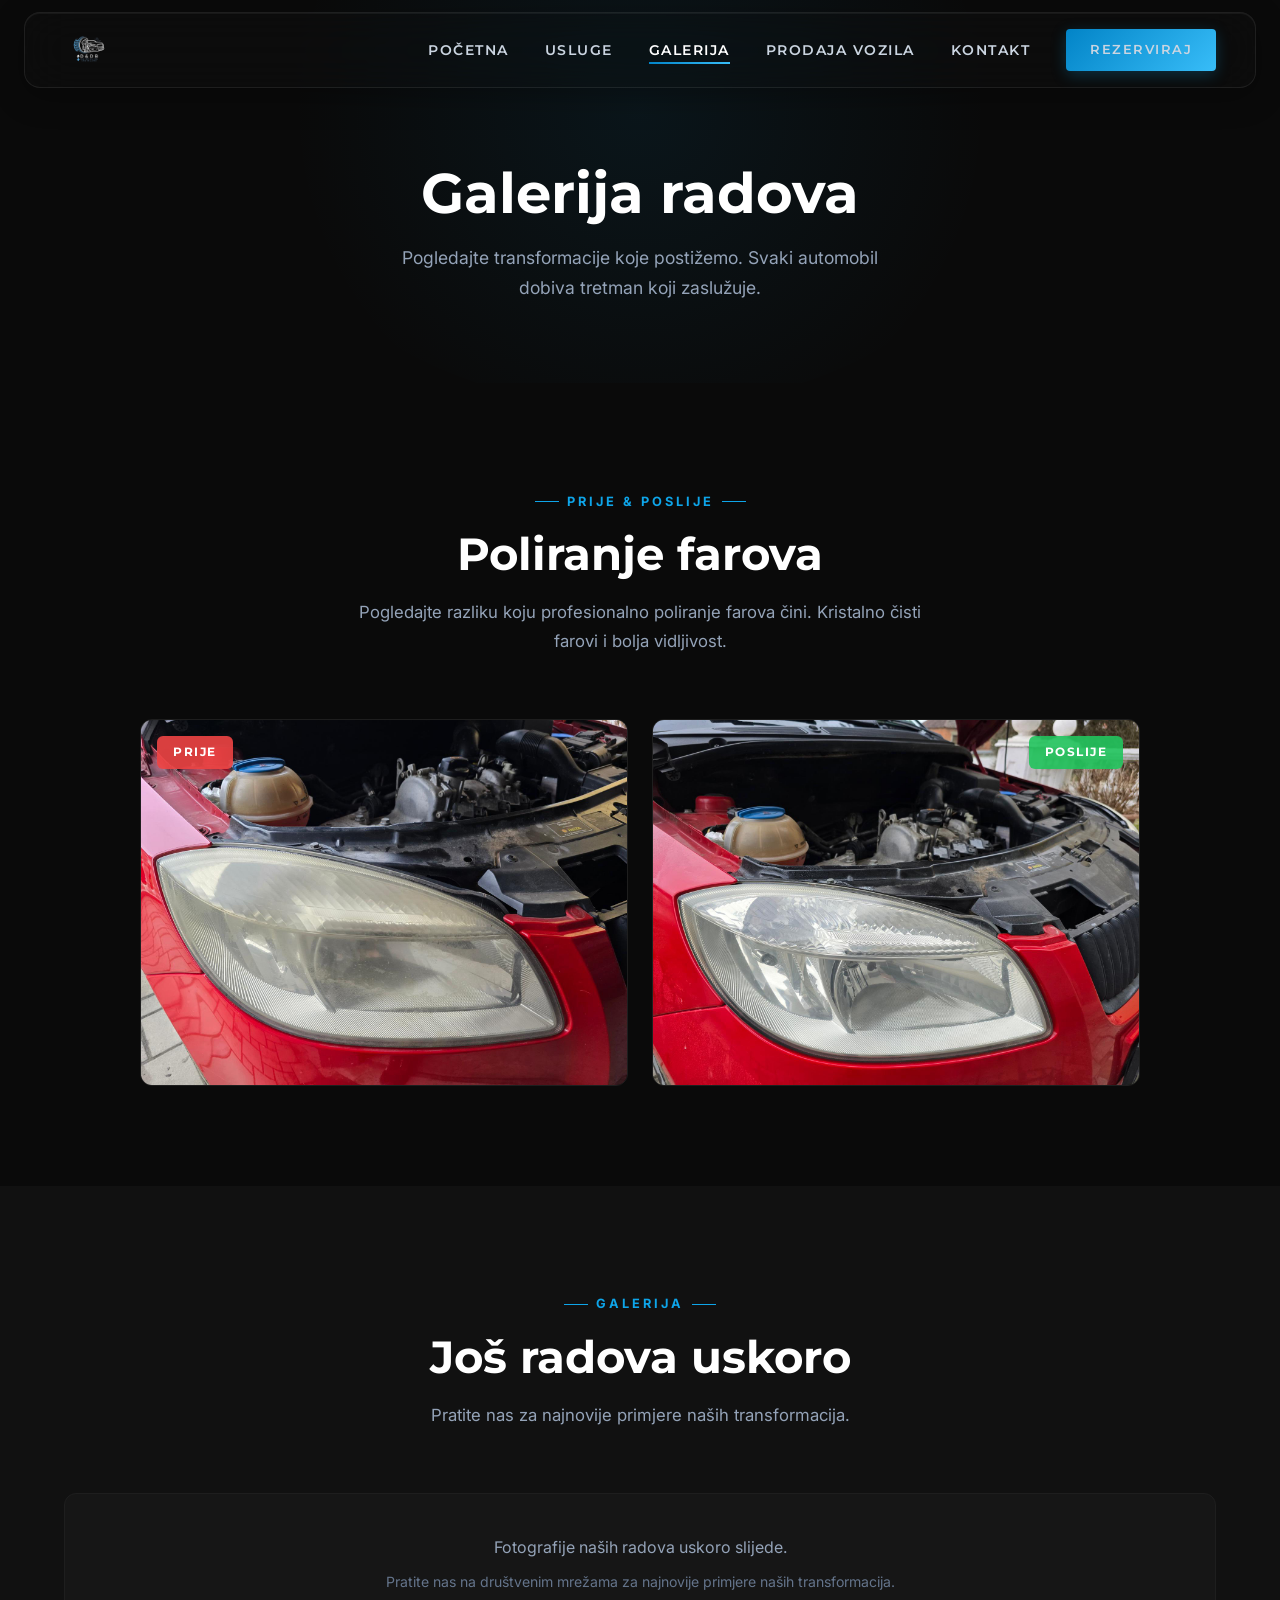
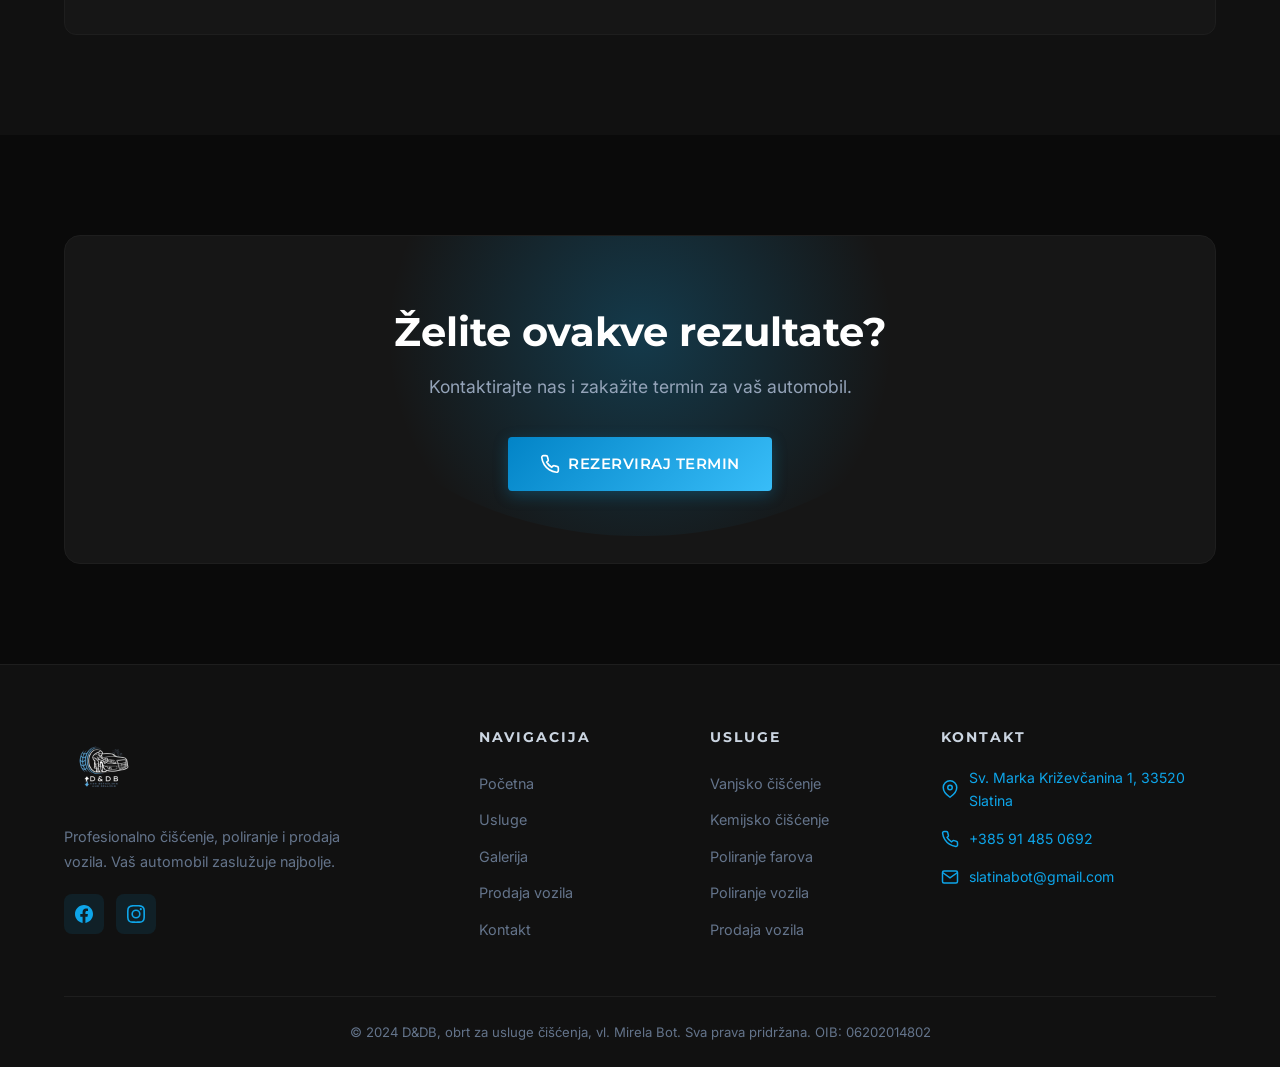
==== commit 3c2c1073: "Add clickable contact links, footer logo, and text fixes - Footer logo replaced with image on all pa" ====
--- a/galerija.html
+++ b/galerija.html
@@ -114,7 +114,7 @@
     <div class="container">
       <div class="footer-grid">
         <div class="footer-brand">
-          <span class="nav-logo-text">D<span>&</span>DB</span>
+          <a href="index.html"><img src="assets/images/logo.webp" alt="D&DB Car Detailing" class="footer-logo"></a>
           <p>Profesionalno čišćenje, poliranje i prodaja vozila. Vaš automobil zaslužuje najbolje.</p>
           <div class="footer-social">
             <a href="#" aria-label="Facebook">
@@ -149,15 +149,15 @@
           <h4>Kontakt</h4>
           <div class="footer-contact-item">
             <svg viewBox="0 0 24 24" fill="none" stroke="currentColor" stroke-width="2"><path d="M21 10c0 7-9 13-9 13s-9-6-9-13a9 9 0 0118 0z"/><circle cx="12" cy="10" r="3"/></svg>
-            Sv. Marka Križevčanina 1, 33520 Slatina
+            <a href="https://maps.app.goo.gl/LZtktehPWAd7W1KFA" target="_blank" rel="noopener">Sv. Marka Križevčanina 1, 33520 Slatina</a>
           </div>
           <div class="footer-contact-item">
             <svg viewBox="0 0 24 24" fill="none" stroke="currentColor" stroke-width="2"><path d="M22 16.92v3a2 2 0 01-2.18 2 19.79 19.79 0 01-8.63-3.07 19.5 19.5 0 01-6-6 19.79 19.79 0 01-3.07-8.67A2 2 0 014.11 2h3a2 2 0 012 1.72 12.84 12.84 0 00.7 2.81 2 2 0 01-.45 2.11L8.09 9.91a16 16 0 006 6l1.27-1.27a2 2 0 012.11-.45 12.84 12.84 0 002.81.7A2 2 0 0122 16.92z"/></svg>
-            +385 91 485 0692
+            <a href="tel:+385914850692">+385 91 485 0692</a>
           </div>
           <div class="footer-contact-item">
             <svg viewBox="0 0 24 24" fill="none" stroke="currentColor" stroke-width="2"><path d="M4 4h16c1.1 0 2 .9 2 2v12c0 1.1-.9 2-2 2H4c-1.1 0-2-.9-2-2V6c0-1.1.9-2 2-2z"/><polyline points="22,6 12,13 2,6"/></svg>
-            slatinabot@gmail.com
+            <a href="mailto:slatinabot@gmail.com">slatinabot@gmail.com</a>
           </div>
         </div>
       </div>
--- a/assets/css/style.css
+++ b/assets/css/style.css
@@ -890,6 +890,9 @@
   border: 1px solid var(--dark-border);
   border-radius: 12px;
   transition: all var(--transition);
+  text-decoration: none;
+  color: inherit;
+  cursor: pointer;
 }
 
 .contact-card:hover {
@@ -1101,9 +1104,9 @@
   padding-bottom: 48px;
 }
 
-.footer-brand .nav-logo-text {
-  font-size: 1.5rem;
-  display: inline-block;
+.footer-logo {
+  height: 80px;
+  width: auto;
   margin-bottom: 16px;
 }
 
